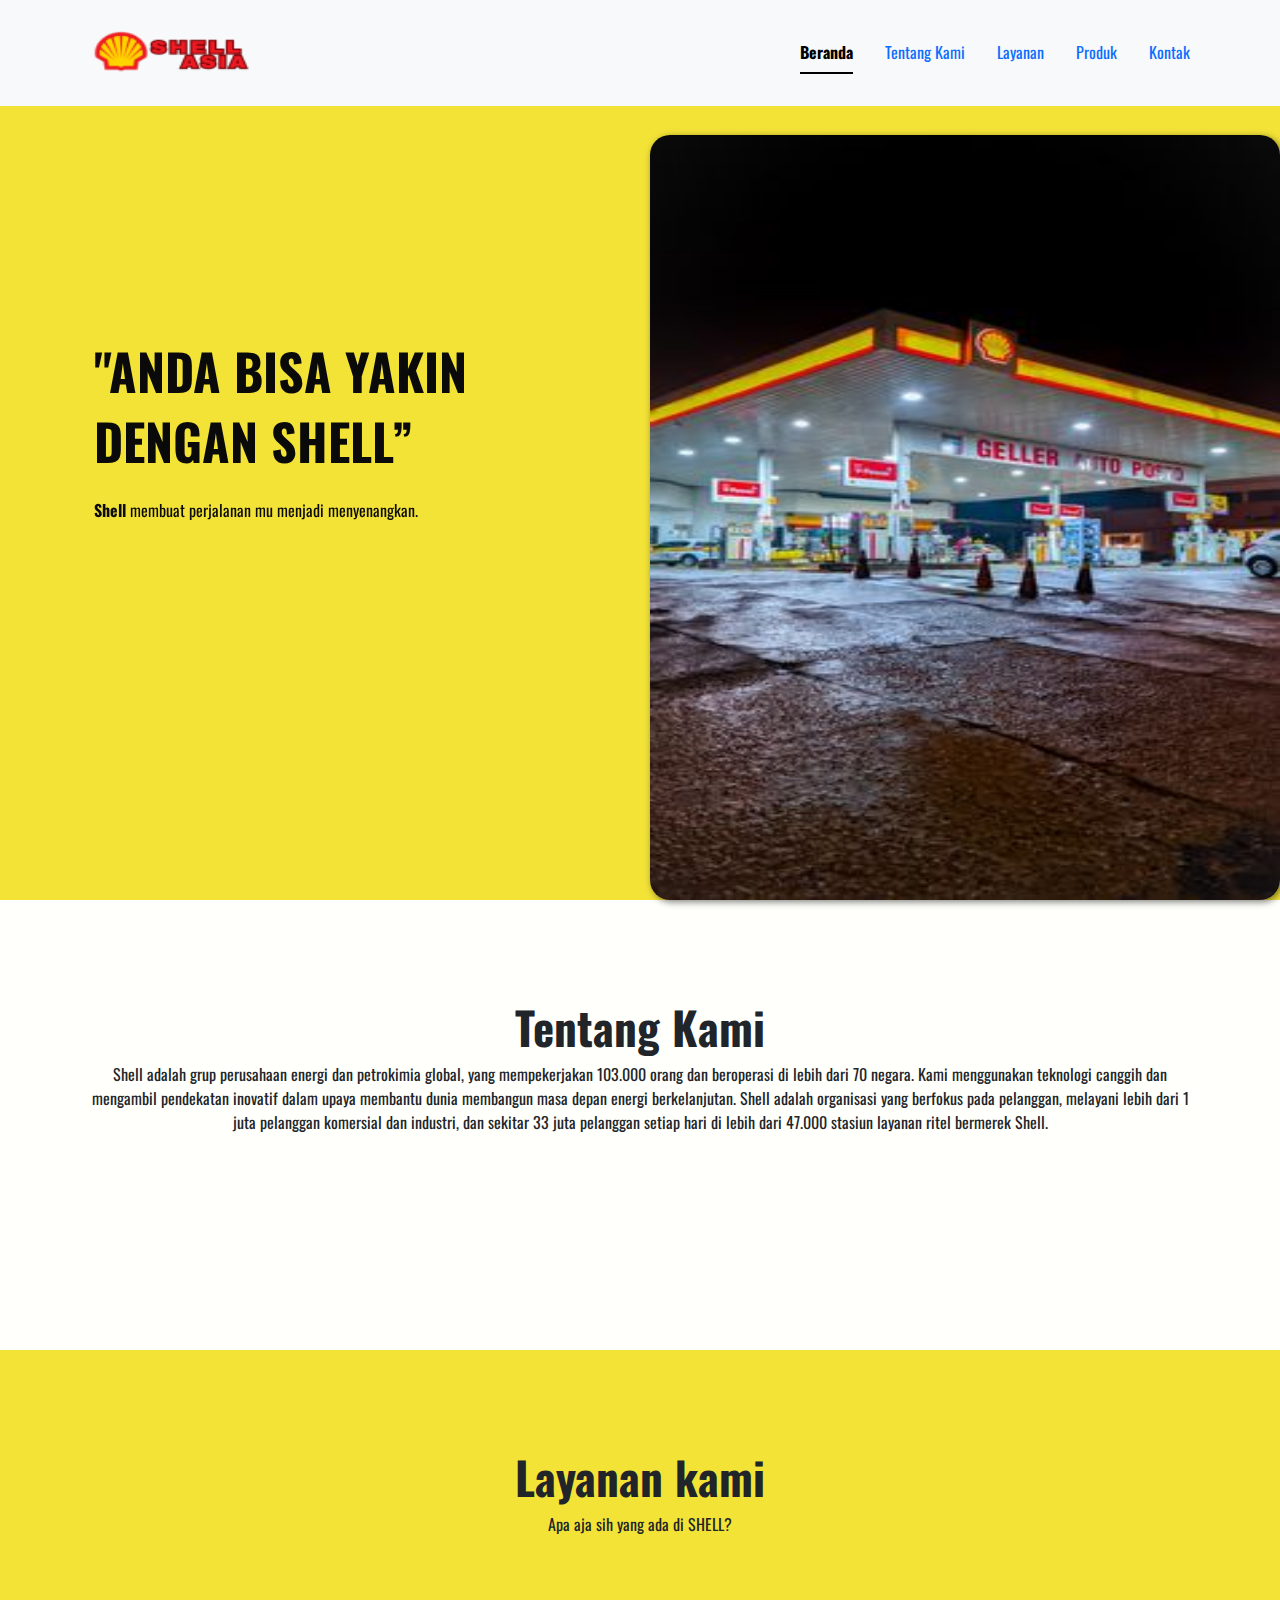
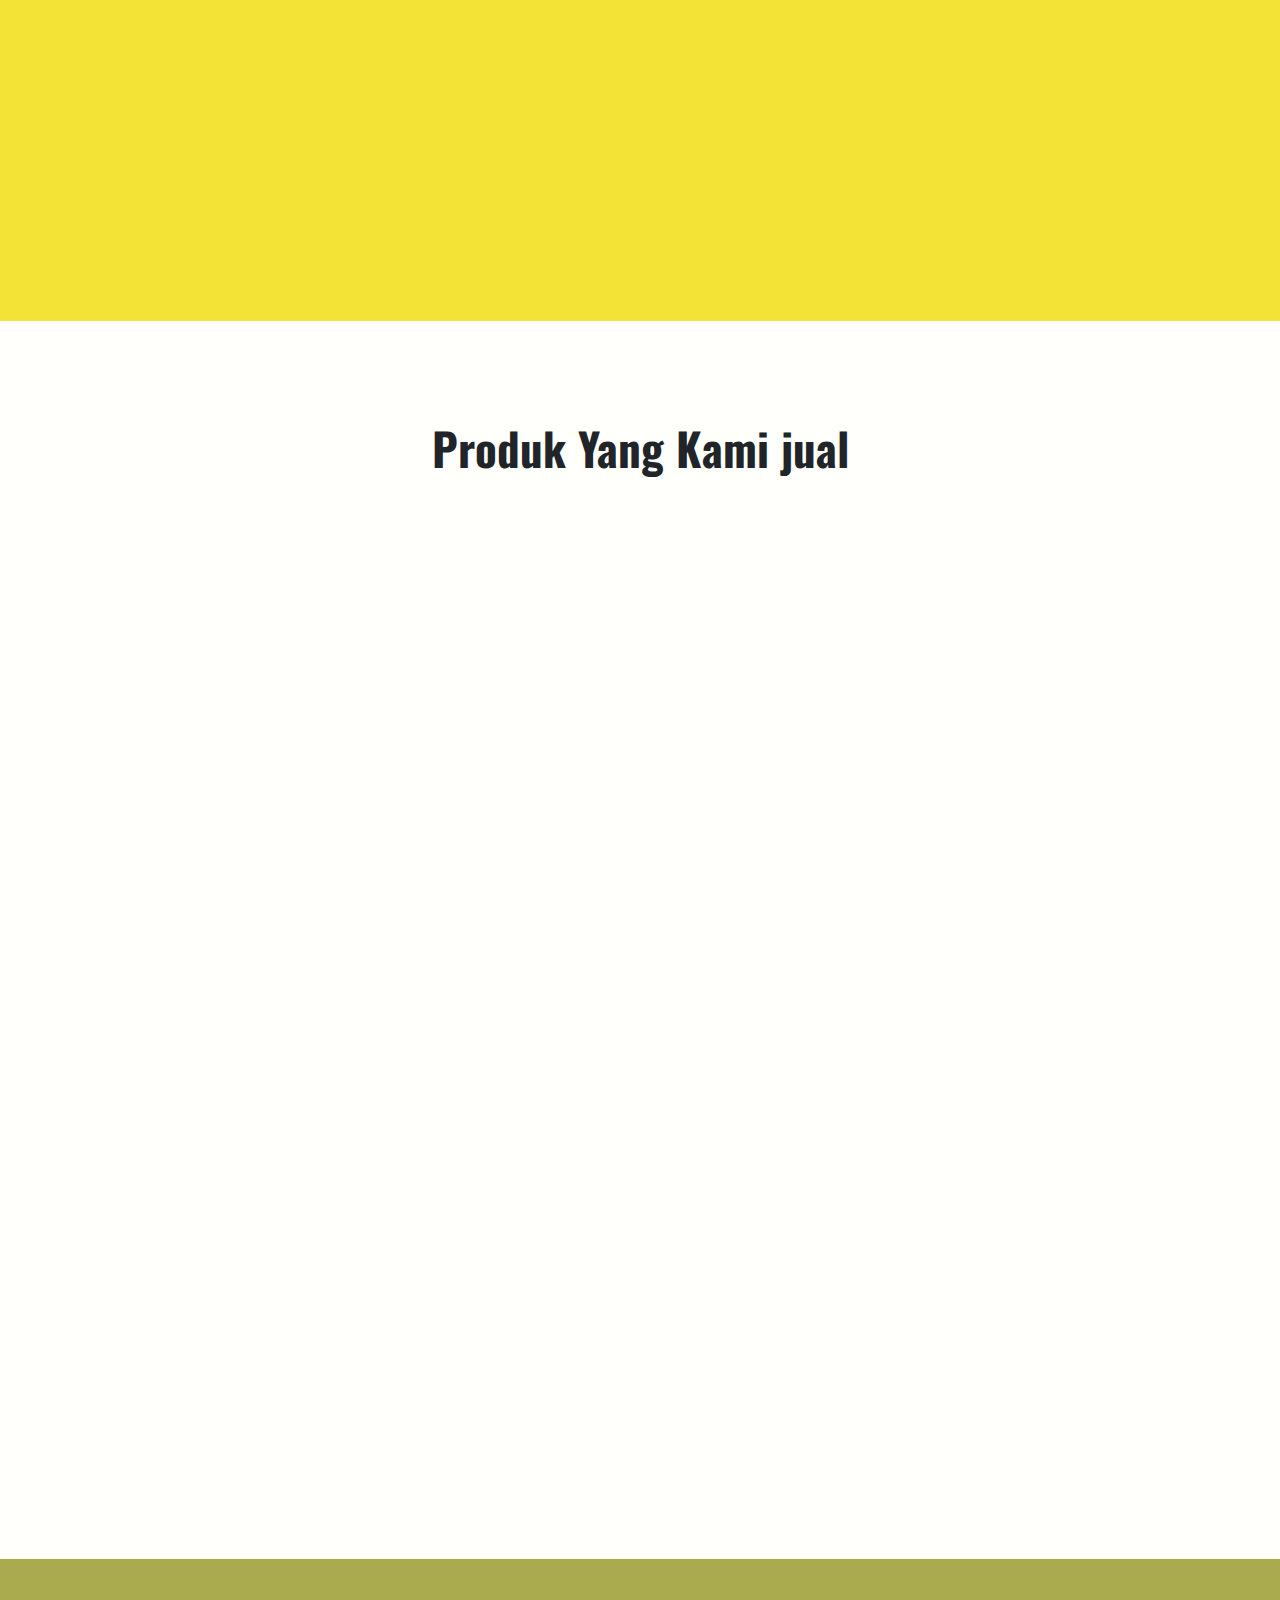
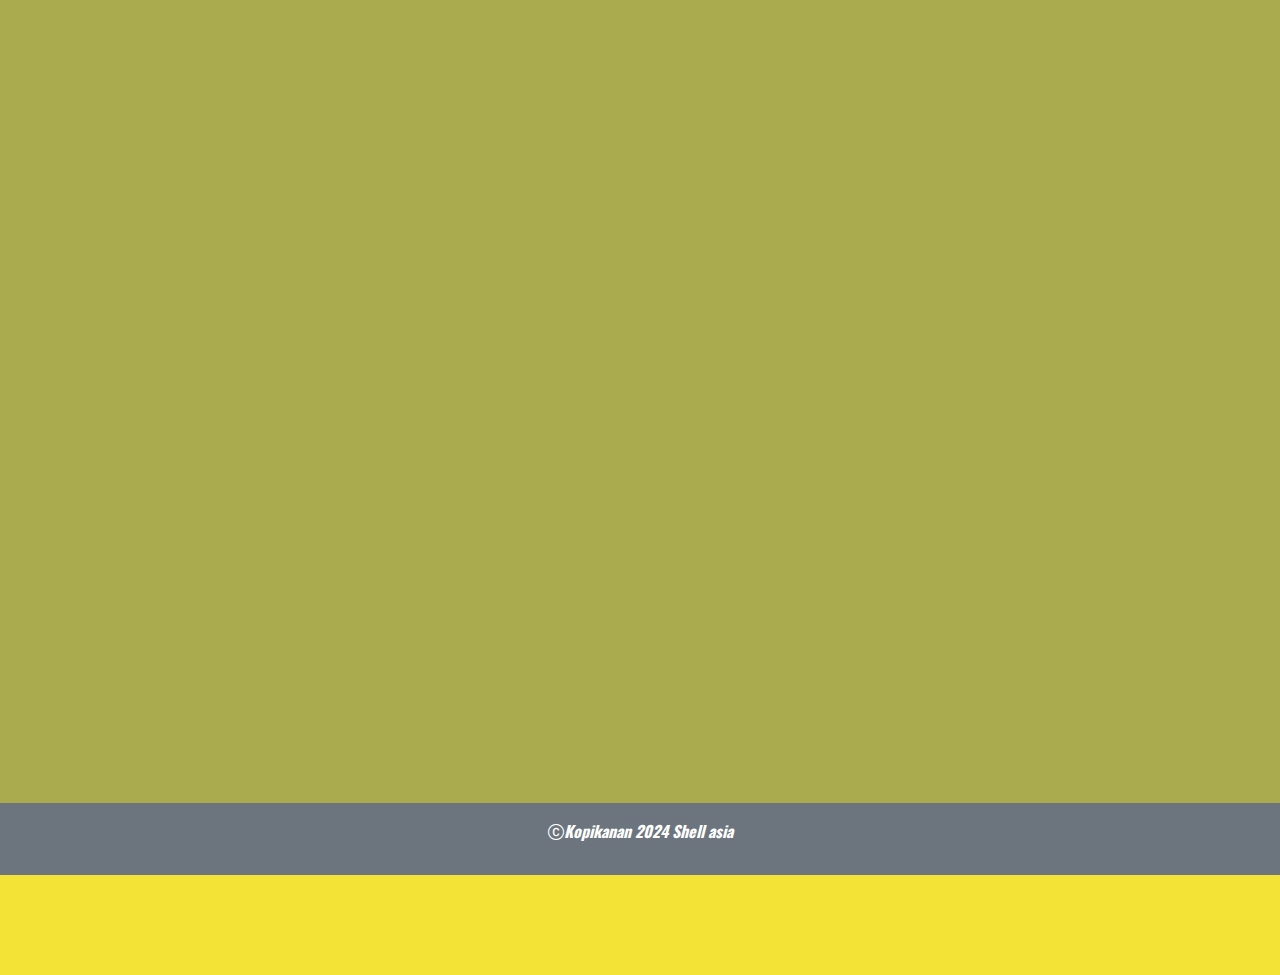
==== Company/index.html @ 8a35efd5 "nambahin form (belum responsive)" ====
<!doctype html>
<html lang="en">

<head>
  <meta charset="utf-8">
  <meta name="viewport" content="width=device-width, initial-scale=1">
  <title>Shell Asia</title>
  <link href="https://cdn.jsdelivr.net/npm/bootstrap@5.3.3/dist/css/bootstrap.min.css" rel="stylesheet"
    integrity="sha384-QWTKZyjpPEjISv5WaRU9OFeRpok6YctnYmDr5pNlyT2bRjXh0JMhjY6hW+ALEwIH" crossorigin="anonymous">
  <!---css--->
  <link rel="stylesheet" href="company.css">
  <!-----font------>
  <link rel="preconnect" href="https://fonts.googleapis.com">
  <link rel="preconnect" href="https://fonts.gstatic.com" crossorigin>
  <link href="https://fonts.googleapis.com/css2?family=Mouse+Memoirs&family=Oswald:wght@200..700&display=swap"
    rel="stylesheet">
  <!-- AOS -->
  <link href="https://unpkg.com/aos@2.3.1/dist/aos.css" rel="stylesheet" />
  <!-----icon------->
  <link rel="stylesheet" href="https://cdn.jsdelivr.net/npm/bootstrap-icons@1.11.2/font/bootstrap-icons.min.css">
</head>

<body>
  <!------nav------->
  <nav class="navbar bg-body-tertiary fixed-top">
    <div class="container">
      <a class="navbar-brand" href="#">
        <img src="img/logo.png" alt="Logo" width="200" height="80" class="d-inline-block align-text-top ">
      </a>
      <ul class="nav nav-underline">
        <li class="nav-item mx-2">
          <a class="nav-link active" href="#beranda">Beranda</a>
        </li>
        <li class="nav-item mx-2">
          <a class="nav-link" href="#tentang">Tentang Kami</a>
        </li>
        <a class="nav-link mx-2 " href="#layanan">Layanan</a>
        </li>
        <li class="nav-item mx-2">
          <a class="nav-link" href="#produk">Produk</a>
        </li>
        <li class="nav-item mx-2">
          <a class="nav-link" href="#kontak">Kontak</a>
        </li>
    </div>
  </nav>
  <!-----nav end-------->
  <!--------beranda------------>
  <section id="beranda">
    <div class="container h-100">
      <div class="container row h-100">
        <div data-aos="fade-right" class="col-md-6 home-tagline my-auto">
          <h1>"ANDA BISA YAKIN DENGAN SHELL”</h1>
          <p>
            <span class="fw-bold">Shell</span> membuat perjalanan mu menjadi menyenangkan.
          </p>
        </div>
      </div>
      <div class="tampilan">
        <img data-aos="fade-left" src="img/hero 1.jpg" alt="" class="position-absolute end-0 bottom-0 img-home" />
      </div>
    </div>

  </section>
  <!----------beranda end--------------->
  <!----------tentang-------------->
  <section id="tentang">
    <div class="container">
      <div class="row">
        <div class="col-12 text-center">
          <h2>Tentang Kami</h2>
          <span class="sub-title">
            Shell adalah grup perusahaan energi dan petrokimia global, yang mempekerjakan 103.000 orang dan beroperasi
            di lebih dari 70 negara. Kami menggunakan teknologi canggih dan mengambil pendekatan inovatif dalam upaya
            membantu dunia membangun masa depan energi berkelanjutan.
            Shell adalah organisasi yang berfokus pada pelanggan, melayani lebih dari 1 juta pelanggan komersial dan
            industri, dan sekitar 33 juta pelanggan setiap hari di lebih dari 47.000 stasiun layanan ritel bermerek
            Shell.</span>
        </div>
      </div>
  </section>
  <!------------tentang end------------>
  <!--------------layanan------------------->
  <section id="layanan">
    <div class="container mb-5">
      <div class="row">
        <div class="col-12 text-center">
          <h2>Layanan kami</h2>
          <span class="sub-title">Apa aja sih yang ada di SHELL?</span>
        </div>
      </div>

      <div class="row mt-4">
        <div data-aos="fade-up" class="col-md-4 text-center">
          <div class="kartu-layanan">
            <div class="circle-icon position-relative mx-auto">
              <i class="bi bi-fuel-pump-fill position-absolute top-50 start-50 translate-middle fs-1">
              </i>
            </div>
            <h3 class="mt-4">Pengisian BBM</h3>
            <p class="mt-2">
              Shell menyediakan stasiun pengisian bahan bakar, dengan pelayanan yang terbaik.
            </p>
          </div>
        </div>
        <div data-aos="fade-up" class="col-md-4 text-center">
          <div class="kartu-layanan">
            <div class="circle-icon position-relative mx-auto">
              <i class="bi bi-tools position-absolute top-50 start-50 translate-middle fs-1"></i>
            </div>
            <h3 class="mt-4">Perawatan </h3>
            <p class="mt-2">
              shell juga menyediakan servis berkala seperti :
            <ul>
              <li>Ganti Oli</li>
              <li>Tambah angin</li>
              <li>Servis Mesin</li>
              <li>Dan Lain-Lain.</li>
            </ul>
            </p>
          </div>
        </div>
        <div data-aos="fade-up" class="col-md-4 text-center">
          <div class="kartu-layanan">
            <div class="circle-icon position-relative mx-auto">
              <i class="bi bi-shop position-absolute top-50 start-50 translate-middle fs-1"></i>
            </div>
            <h3 class="mt-4">Shell Select Stores</h3>
            <p class="mt-2 p-baju">
              Menyediakan berbagai macam jenis suku cadang motor dan mobil.
              Dan juga menyediakan berbagai macam jenis makanan dan minuman.
            </p>
          </div>
        </div>
      </div>
    </div>
    <!--------------layanan end------------------->
    <!--------------produk------------------->

    <section id="produk">
      <div class="container h-100">
        <div class="row mb-5 h-100">
          <div class="col-12 text-center">
            <h2>Produk Yang Kami jual</h2>
          </div>
        </div>

        <div class="row">
          <div class="col-lg-4 col-md-6 mb-4 d-flex justify-content-evenly">
            <div data-aos="fade-up" class="card p-3" style="width: 21rem">
              <img src="img/super.png" alt="" />
              <div class="card-body">
                <h4> Rp.12.810 /Liter</h4>
                <p class="mb-4 lh-sm">
                  Shell Super
                </p>
              </div>
            </div>
          </div>
          <div class="col-lg-4 col-md-6 mb-4 d-flex justify-content-evenly">
            <div data-aos="fade-up" class="card p-3" style="width: 21rem">
              <img src="img/power.png" alt="" />
              <div class="card-body">
                <h4> Rp.13.530 /Liter</h4>
                <p class="mb-4 lh-sm">
                  Shell V-Power
                </p>
              </div>
            </div>
          </div>
          <div class="col-lg-4 col-md-6 mb-4 d-flex justify-content-evenly">
            <div data-aos="fade-up" class="card p-3" style="width: 21rem">
              <img src="img/diesel.png" alt="" />
              <div class="card-body">
                <h4> Rp.14.030 /Liter</h4>
                <p class="mb-4 lh-sm">
                  Shell V-Power Diesel
                </p>
              </div>
            </div>
          </div>
          <div class="col-lg-4 col-md-6 mb-4 d-flex justify-content-evenly">
            <div data-aos="fade-up" class="card p-3" style="width: 21rem">
              <img src="img/advance.jpg" alt="" />
              <div class="card-body">
                <h4>Rp.50.000-500.000</h4>
                <p class="mb-4 lh-sm">
                  Oli Advance (Motor) <br />
                  <span>Harga tergantung Jenis dan Ukuran</span>
                </p>
              </div>
            </div>
          </div>
          <div class="col-lg-4 col-md-6 mb-4 d-flex justify-content-evenly">
            <div data-aos="fade-up" class="card p-3" style="width: 21rem">
              <img src="img/helix.jpg" alt="" />
              <div class="card-body">
                <h4>Rp.77.000</h4>
                <p class="mb-4 lh-sm">
                  Oli Helix (Mobil) <br />
                  <span>Harga 1 Liter</span>
                </p>
              </div>
            </div>
          </div>
          <div class="col-lg-4 col-md-6 mb-4 d-flex justify-content-evenly">
            <div data-aos="fade-up" class="card p-3" style="width: 21rem">
              <img src="img/rimula.jpg" alt="" />
              <div class="card-body">
                <h4>Rp.62.000</h4>
                <p class="mb-4 lh-sm">
                  Oli Rimula (Truk/Mobil Diesel) <br />
                  <span>harga 1 Liter</span>
                </p>
              </div>
            </div>
          </div>
        </div>
      </div>
    </section>
    <!--------------produk end------------------->
    <!--------------kontak------------------->
    <section id="kontak">
      <div class="container-fluid overlay h-100">
        <div data-aos="fade-up" class="container">
          <div class="row">
            <div class="col-12 text-center">
              <h2>Kontak Shell</h2>
            </div>
            <div class="col-md-6 mt-5">
              <div class="kontak">
                <h6 class="fw-bold">Social Media</h6>
                <a href="https://www.instagram.com/shell_indonesia?utm_source=ig_web_button_share_sheet&igsh=ZDNlZDc0MzIxNw==">
                  <i class="bi bi-instagram fs-1"></i>
                </a>
                <a href="https://www.shell.com/">
                <i class="bi bi-browser-chrome fs-1"></i>
              </a>
              </div>
            </div>
            <div class="row justify-content-end">
              <div class="col-md-6 mt-5">
                <div class="box-kontak">
                <form name="kontak-shell">
                  <div class="mb-3">
                    <label for="name" class="form-label"> Nama Legkap</label>
                    <input type="text" class="form-control" id="name" aria-describedby="nama" name="nama">
                    <div class="mb-3">
                      <label for="email" class="form-label">Email</label>
                      <input type="email" class="form-control" id="email" aria-describedby="email" name="email">
                      <div class="mb-3">
                        <label for="pesan" class="form-label">Pesan</label>
                        <textarea class="form-control" id="pesan" rows="2" name="pesan"></textarea>
                      </div>
                      <button type="submit" class="button-kontak">Kirim</button>
                      <button class="btn btn-secondary btn-loading d-none" type="button" disabled>
                        <span class="spinner-border spinner-border-sm" role="status" aria-hidden="true"></span>
                        Loading...
                      </button>
                    </form>
                    </div>
                <div class="alert alert-secondary alert-dismissible fade show d-none alert-saya" role="alert">
                  <strong>Terimakasih!</strong>Pesan anda telah terkirim.
                  <button type="button" class="btn-close" data-bs-dismiss="alert" aria-label="Close"></button>
                </div>
              </div>
            </div>
          </div>
        </div>
      </div>
    </section>
    <!--------------kontak end------------------->
    <!--------------footer------------------->
    <footer class="bg-secondary text-white text-center p-3 fw-bold">
      <p>
        <i class="bi bi-c-circle">Kopikanan 2024 Shell asia</i>
      </p>
    </footer>
    <!--------------footer end------------------->
    <script src="https://cdn.jsdelivr.net/npm/bootstrap@5.3.3/dist/js/bootstrap.bundle.min.js"
      integrity="sha384-YvpcrYf0tY3lHB60NNkmXc5s9fDVZLESaAA55NDzOxhy9GkcIdslK1eN7N6jIeHz"
      crossorigin="anonymous"></script>
    <!-- AOS JS -->
    <script src="https://unpkg.com/aos@2.3.1/dist/aos.js"></script>

    <!-- AOS -->
    <script>
      AOS.init();
    </script>
    <!---connect gs------->
    <script>
      const scriptURL =
      'https://script.google.com/macros/s/AKfycbwWuKtRRqdWSHJCcgWcy6ZuFvY1Fg1leHoWqtj6Eh4nIKuo9oOoKCEWgzBUaLycu-VaZg/exec'
      const form = document.forms["kontak-shell"];
      const buttonKontak = document.querySelector(".button-kontak");
      const btnLoading = document.querySelector(".btn-loading");
      const alertSaya = document.querySelector(".alert-saya");

      form.addEventListener("submit", (e) => {
        e.preventDefault();
        // ketika tombol submit diklik
        // tampilkan tombol,kirim, hilang kirim
        btnLoading.classList.toggle("d-none");
        buttonKontak.classList.toggle("d-none");
        fetch(scriptURL, { method: "POST", body: new FormData(form) })
          .then((response) => {
            // tampil kirim, hilang loading
            btnLoading.classList.toggle("d-none");
            buttonKontak.classList.toggle("d-none");
            // tampil alert
            alertSaya.classList.toggle("d-none");
            // reset form
            form.reset();
            console.log("Success!", response);
          })
          .catch((error) => console.error("Error!", error.message));
      });
    </script>
</body>

</html>
---- Company/company.css ----
body{
    font-family: "Oswald", serif;;
    background-color:#f3e337 ;
}
nav{
    z-index: 2;
}
.nav-link.active{
    font-weight: 700;
}
/*home*/
#beranda{
    background-color: #f3e337;
    height: 100vh;
}

.home-tagline h1{
    color: rgb(10, 10, 10);
    font-weight: 700;
    font-size: 50px;
    line-height: 70px;
}
.home-tagline p{
    color: rgb(11, 11, 11);
    font-size: 16px;
    margin-bottom: 40px;
    margin-top: 20px;
    line-height: 30px;
    width: 80%;
}

.tampilan img{
    width: 70vh;
    height: 85vh;
    border-radius: 20px;
    box-shadow: 2px 2px 7px rgba(0,0,0,.5);
}
/* tentang*/
#tentang{
    padding: 100px 0 ;
}

#tentang h2{
    font-size: 45px;
    font-weight: 700;
}
#tentang{
    background-color: #fffffb;
    height: 50vh;
}

/*layanan*/
#layanan{
    padding: 100px 0;
}

#layanan h2{
    font-size: 45px;
    font-weight: 700;
}

.kartu-layanan{
    width: 100%;
    height: 313px;
    border-radius: 10px;
    padding: 42px;
    box-shadow: 0 0 8px 3px rgba(0, 0, 0, 0.05);
    background-color: #fffffb;
    transition: all .2s ease;
}

.circle-icon{
    width: 70px;
    height: 70px;
    background-color: #f3e337;
    border-radius: 50%;
    transition: all .1s ease;
}

.kartu-layanan h3{
    font-size: 25px;
    transition: all .2s ease;
}

.kartu-layanan p{
    font-size: 15px;
    transition: all .3s ease;
}

/* hover */

.kartu-layanan:hover{
    width: 100%;
    height: 313px;
    border-radius: 10px;
    padding: 42px;
    box-shadow: 0 0 8px 3px rgba(0, 0, 0, 0.05);
    background-color: gray;
    transition: all .2s ease-in;
}


.kartu-layanan:hover .circle-icon{
    background-color: white;
    transition: all .2s ease-in;
}

.kartu-layanan:hover h3{
    font-size: 25px;
    color: white;
    transition: all .2s ease-in;
}

.kartu-layanan:hover p{
    font-size: 15px;
    color: white;
    transition: all .2s ease-in;
}

/*produk*/

#produk{
    background-color: #fffffb;
    padding: 100px 0;
}

#produk h2{
    font-weight: 700;
}

.card{
    height: 440px;
    width: 95%;
    border: none;
    box-shadow: 0 10px 20px rgba(0, 0, 0, .30);
}

.card-body h4{
    font-weight: 500;
    font-size: 25px;
    line-height: .8rem;
}

.card-body p{
    color: gray;
    font-weight: 400;
    font-size: 14px;
}

.card:hover{
    background-color: #f3e337;
}


.card-ukuran{
    position: absolute;
    bottom: 10px;
    background-color: #fffffb;
    border-radius: 5px;
}

.card-ukuran span{
    font-weight: 500;
    margin-top: 18px;
}

.card-ukuran p{
    font-size: 13px;
}
/* kontak */

#kontak{
    background-color: #aaaa4e;
    background-size: cover;
    background-repeat: no-repeat;
}


#kontak .container{
    padding: 80px 0 50px 0;
}

.kontak a{
    position: relative;
    top:290px;
}

#kontak h6{
    position: relative;
    top: 300px;
    font-size: 30px;
    font-weight: 700;
    line-height: 28px;
    color: #f3e337;
    margin: 19px 0 14px 0;
}



.box-kontak{
    width: 100%;
    height: 435px;
    background-color: #f3e337;
    border-radius: 6px;
    padding: 50px 46px;
}



.button-kontak{
    width: 100%;
    height: 75px;
    background: rgb(38, 36, 36);
    border: none;
    color: #fffffb;
    font-weight: 500;
}
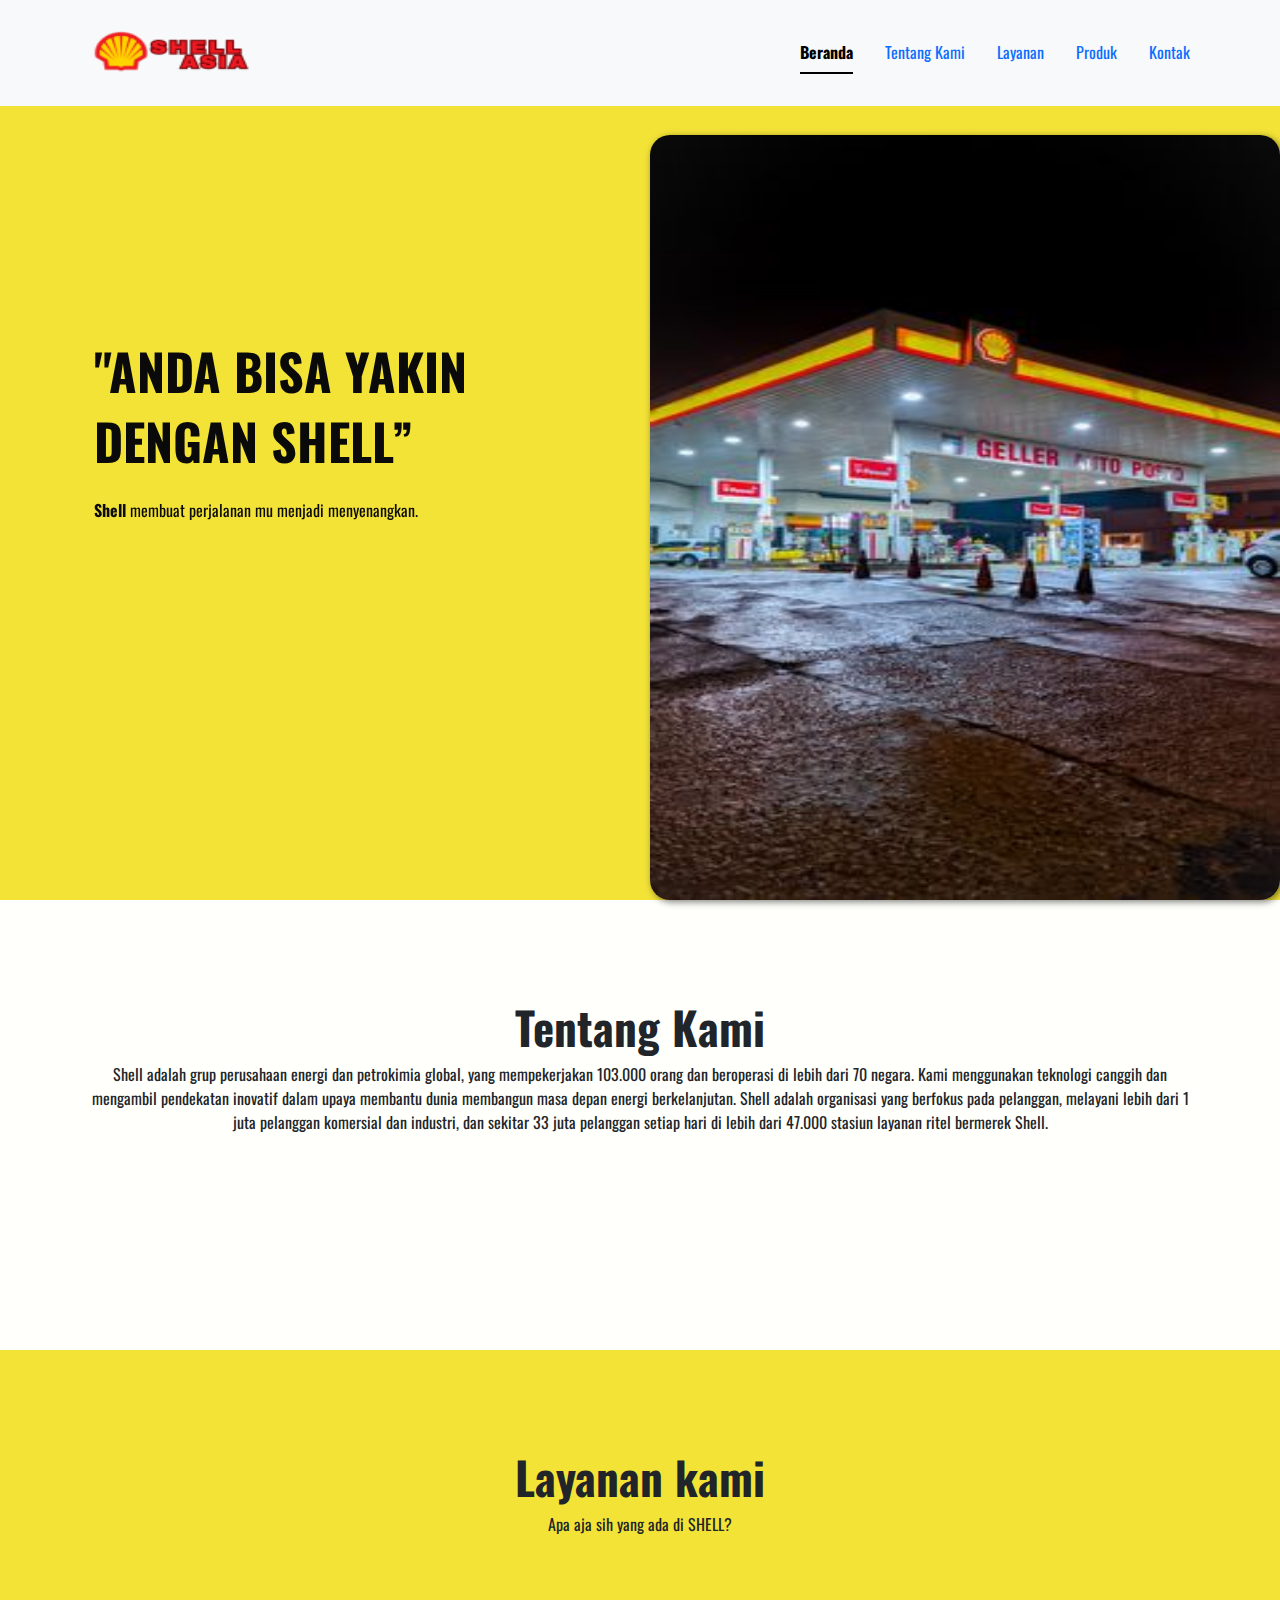
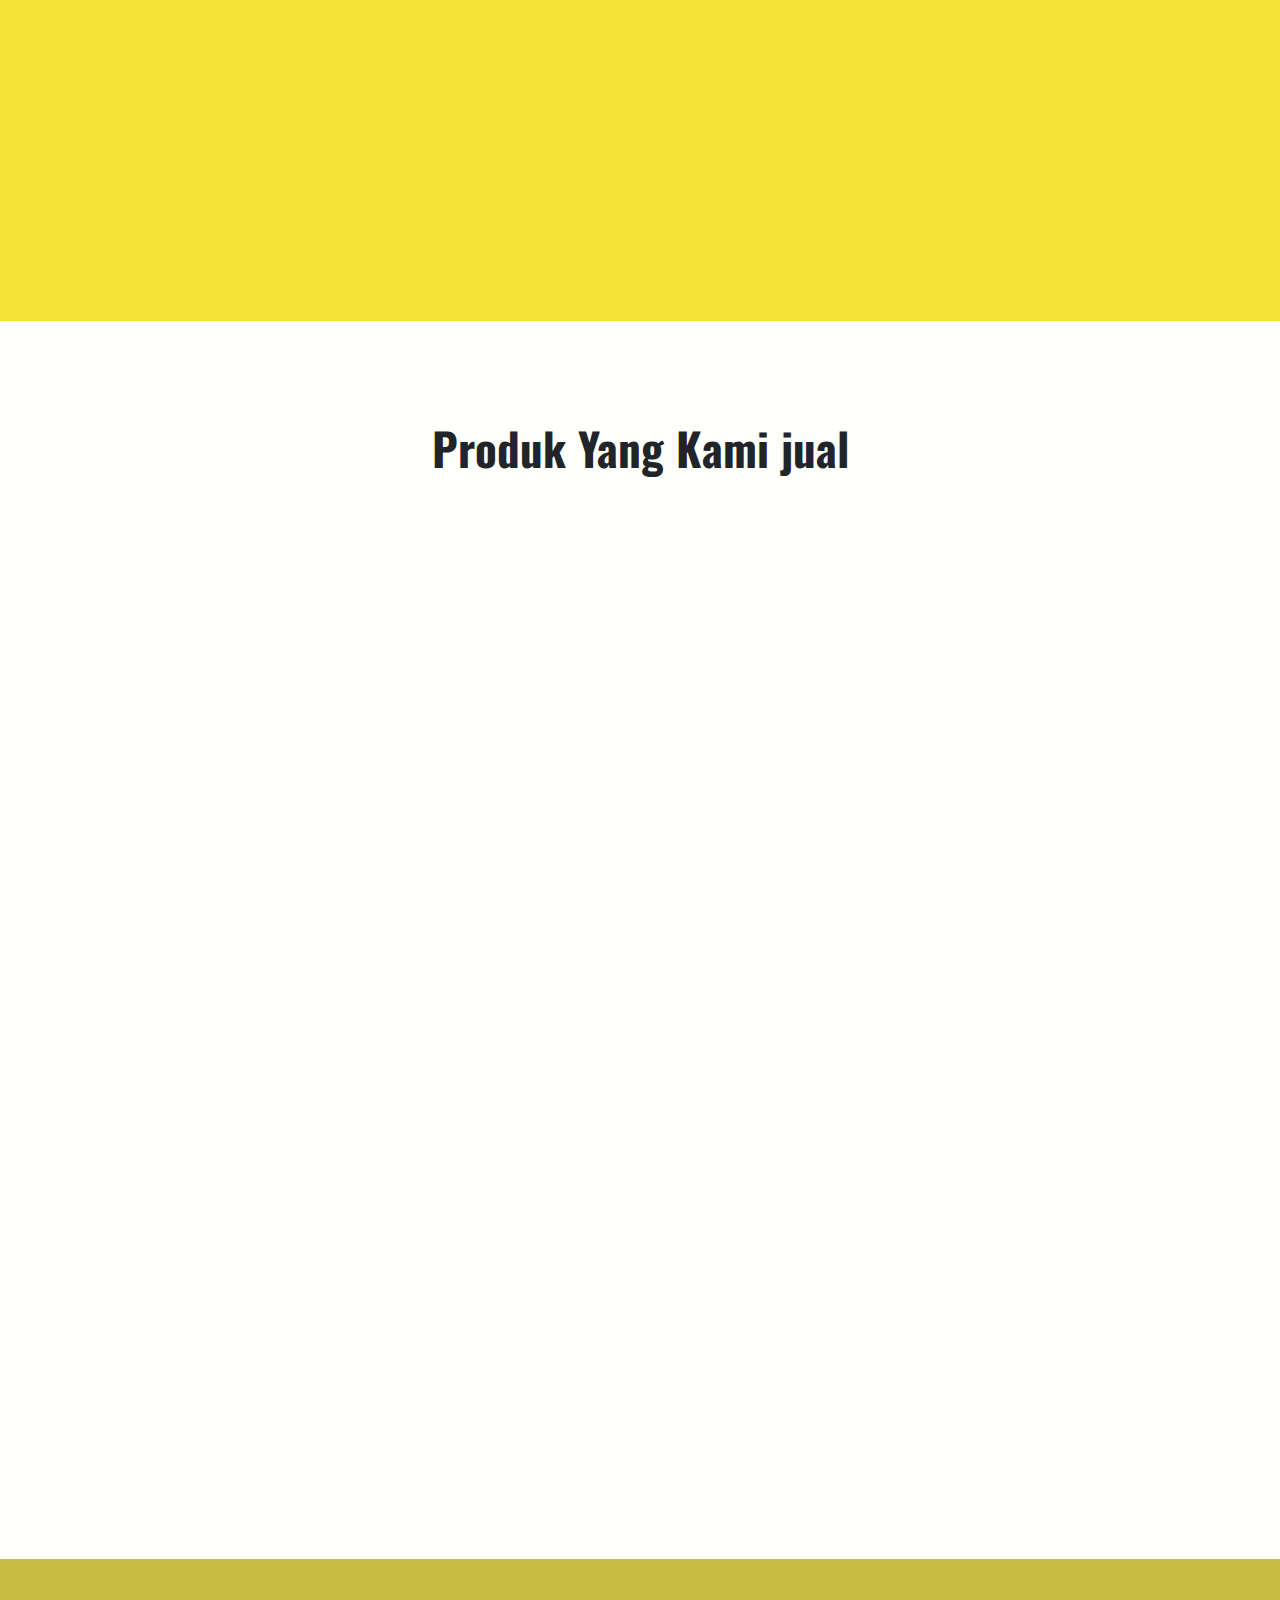
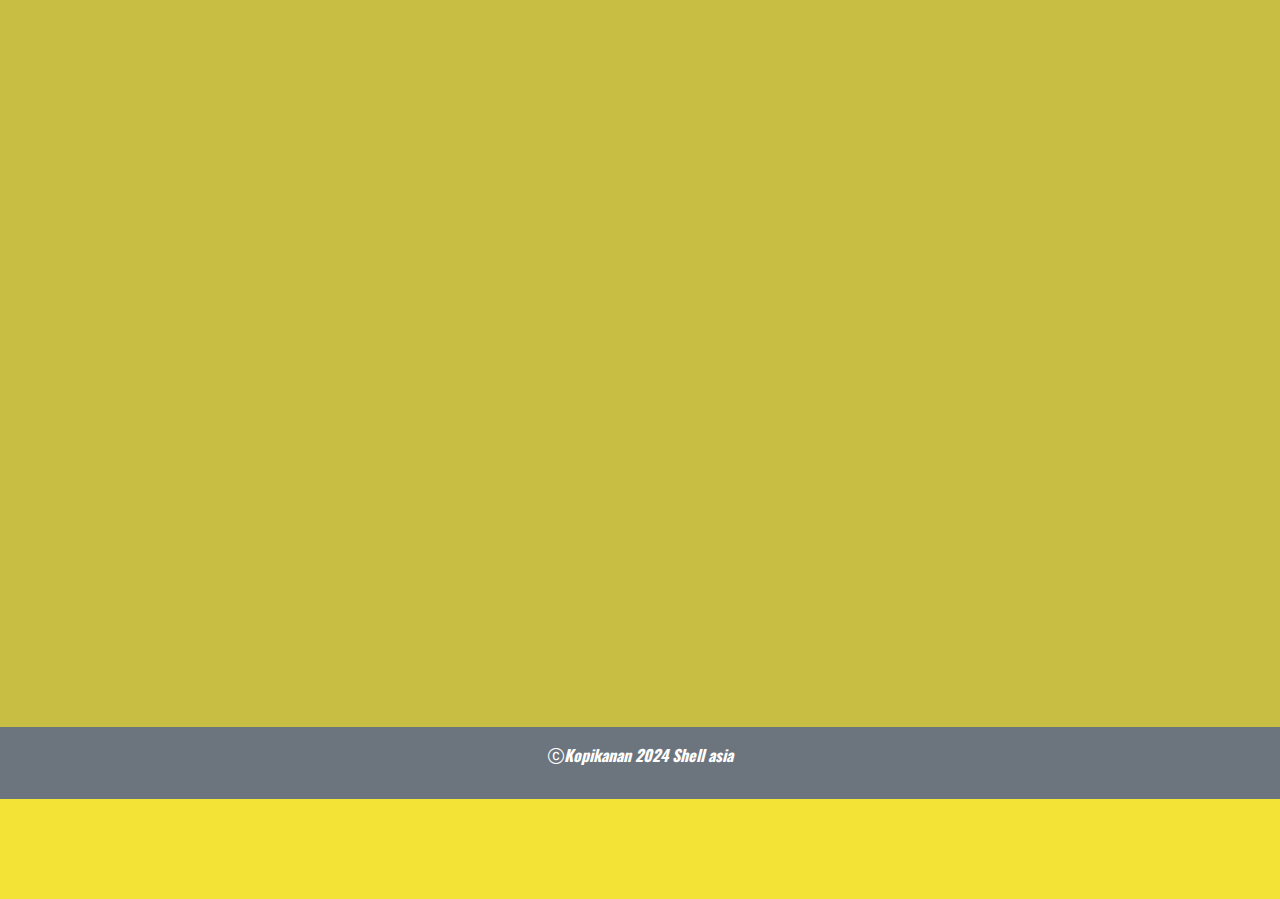
==== commit a3affaf8: "100%" ====
--- a/Company/index.html
+++ b/Company/index.html
@@ -57,7 +57,8 @@
         </div>
       </div>
       <div class="tampilan">
-        <img data-aos="fade-left" src="img/hero 1.jpg" alt="" class="position-absolute end-0 bottom-0 img-home" />
+        <img data-aos="fade-left" src="img/hero 1.jpg" alt="" 
+        class="position-absolute end-0 bottom-0 img-home" />
       </div>
     </div>
 
@@ -221,44 +222,33 @@
     <!--------------produk end------------------->
     <!--------------kontak------------------->
     <section id="kontak">
-      <div class="container-fluid overlay h-100">
+      <div class="container h-100">
         <div data-aos="fade-up" class="container">
-          <div class="row">
-            <div class="col-12 text-center">
-              <h2>Kontak Shell</h2>
-            </div>
-            <div class="col-md-6 mt-5">
-              <div class="kontak">
-                <h6 class="fw-bold">Social Media</h6>
-                <a href="https://www.instagram.com/shell_indonesia?utm_source=ig_web_button_share_sheet&igsh=ZDNlZDc0MzIxNw==">
-                  <i class="bi bi-instagram fs-1"></i>
-                </a>
-                <a href="https://www.shell.com/">
-                <i class="bi bi-browser-chrome fs-1"></i>
-              </a>
-              </div>
-            </div>
-            <div class="row justify-content-end">
-              <div class="col-md-6 mt-5">
+          <div class="row mb-3">
+            <div class="col text-center">
+              <h2>Kontak Kami</h2>
+            </div>
+            <div class="row justify-content-center">
+              <div class="col-md-6 ">
                 <div class="box-kontak">
-                <form name="kontak-shell">
-                  <div class="mb-3">
-                    <label for="name" class="form-label"> Nama Legkap</label>
-                    <input type="text" class="form-control" id="name" aria-describedby="nama" name="nama">
+                  <form name="kontak-shell">
                     <div class="mb-3">
-                      <label for="email" class="form-label">Email</label>
-                      <input type="email" class="form-control" id="email" aria-describedby="email" name="email">
+                      <label for="name" class="form-label"> Nama Legkap</label>
+                      <input type="text" class="form-control" id="name" aria-describedby="nama" name="nama">
                       <div class="mb-3">
-                        <label for="pesan" class="form-label">Pesan</label>
-                        <textarea class="form-control" id="pesan" rows="2" name="pesan"></textarea>
-                      </div>
-                      <button type="submit" class="button-kontak">Kirim</button>
-                      <button class="btn btn-secondary btn-loading d-none" type="button" disabled>
-                        <span class="spinner-border spinner-border-sm" role="status" aria-hidden="true"></span>
-                        Loading...
-                      </button>
-                    </form>
-                    </div>
+                        <label for="email" class="form-label">Email</label>
+                        <input type="email" class="form-control" id="email" aria-describedby="email" name="email">
+                        <div class="mb-3">
+                          <label for="pesan" class="form-label">Pesan</label>
+                          <textarea class="form-control" id="pesan" rows="2" name="pesan"></textarea>
+                        </div>
+                        <button type="submit" class="button-kontak">Kirim</button>
+                        <button class="btn btn-secondary btn-loading d-none" type="button" disabled>
+                          <span class="spinner-border spinner-border-sm" role="status" aria-hidden="true"></span>
+                          Loading...
+                        </button>
+                  </form>
+                </div>
                 <div class="alert alert-secondary alert-dismissible fade show d-none alert-saya" role="alert">
                   <strong>Terimakasih!</strong>Pesan anda telah terkirim.
                   <button type="button" class="btn-close" data-bs-dismiss="alert" aria-label="Close"></button>
@@ -267,6 +257,8 @@
             </div>
           </div>
         </div>
+      </div>
+      </div>
       </div>
     </section>
     <!--------------kontak end------------------->
@@ -290,7 +282,7 @@
     <!---connect gs------->
     <script>
       const scriptURL =
-      'https://script.google.com/macros/s/AKfycbwWuKtRRqdWSHJCcgWcy6ZuFvY1Fg1leHoWqtj6Eh4nIKuo9oOoKCEWgzBUaLycu-VaZg/exec'
+        'https://script.google.com/macros/s/AKfycbwWuKtRRqdWSHJCcgWcy6ZuFvY1Fg1leHoWqtj6Eh4nIKuo9oOoKCEWgzBUaLycu-VaZg/exec'
       const form = document.forms["kontak-shell"];
       const buttonKontak = document.querySelector(".button-kontak");
       const btnLoading = document.querySelector(".btn-loading");
--- a/Company/company.css
+++ b/Company/company.css
@@ -170,54 +170,71 @@
 /* kontak */
 
 #kontak{
-    background-color: #aaaa4e;
+    background-color: #c9be44;
     background-size: cover;
     background-repeat: no-repeat;
 }
 
 
+
 #kontak .container{
     padding: 80px 0 50px 0;
 }
 
-.kontak a{
-    position: relative;
-    top:290px;
-}
-
-#kontak h6{
-    position: relative;
-    top: 300px;
-    font-size: 30px;
-    font-weight: 700;
-    line-height: 28px;
-    color: #f3e337;
-    margin: 19px 0 14px 0;
-}
-
-
-
 .box-kontak{
     width: 100%;
-    height: 435px;
-    background-color: #f3e337;
+    height: 430px;
+    background-color: #feec2b;
     border-radius: 6px;
     padding: 50px 46px;
 }
 
-
+.box-kontak h3{
+    color: #070707;
+    font-weight: 700;
+
+
+}
+
+#kontak h2{
+    font-weight: 700;
+    color: white;
+}
 
 .button-kontak{
     width: 100%;
     height: 75px;
-    background: rgb(38, 36, 36);
+    background: gray;
     border: none;
     color: #fffffb;
     font-weight: 500;
 }
 
-
-
-
-
-
+/*responsive*/
+@media screen and (max-width : 576px) {
+    .home-tagline h1{
+        line-height: 50px;
+    }
+
+    .tampilan img{
+        width: 65vh;
+        height: 40vh;
+    }
+
+
+    .about-text{
+        display: grid;
+        place-items: center;
+        text-align: center;
+    }
+
+    .kartu-layanan{
+        margin: 16px 0;
+    }
+
+}
+
+
+
+
+
